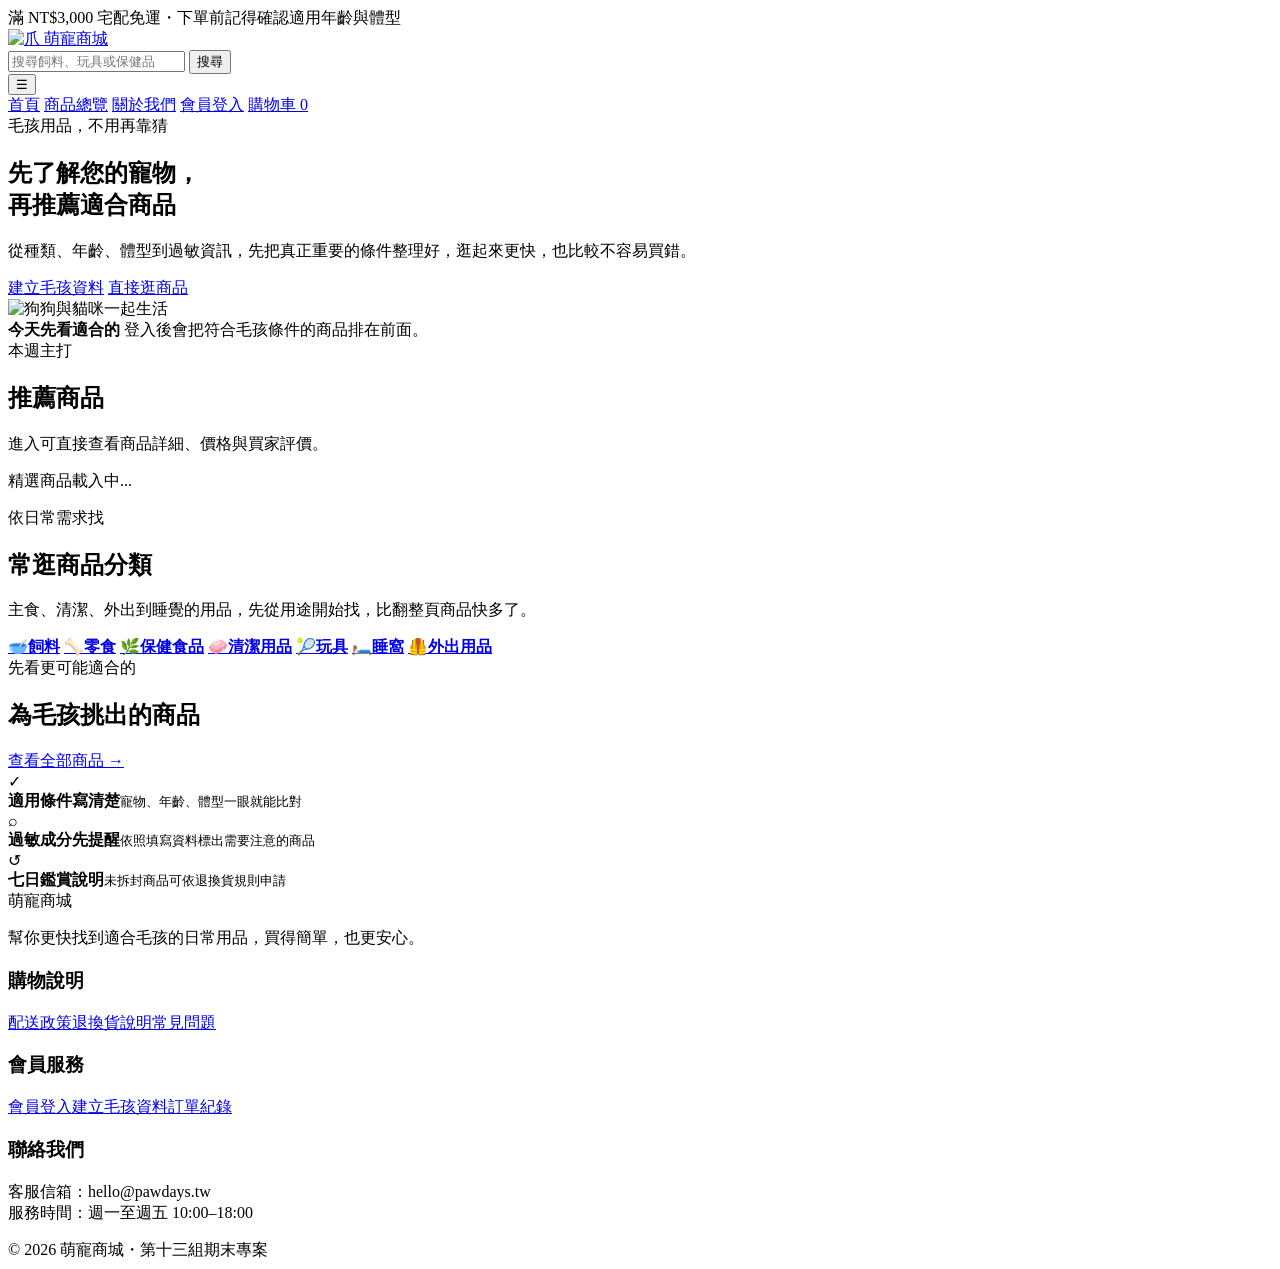
==== index.html @ 43f8b2fb "Add files via upload" ====
<!DOCTYPE html>
<html lang="zh-Hant">
<head>
    <meta charset="UTF-8">
    <meta name="viewport" content="width=device-width, initial-scale=1.0">
    <meta name="description" content="依照毛孩種類、年齡與健康需求推薦日常用品。">
    <title>萌寵商城｜先了解毛孩，再挑適合用品</title>
    <link rel="stylesheet" href="css/style.css">
</head>
<body>
    <div class="top-note">滿 NT$3,000 宅配免運・下單前記得確認適用年齡與體型</div>
    <header class="site-header">
        <div class="container header-inner">
            <a class="brand" href="index.html">
                <img src="images/logo.png" alt="爪" class="brand-logo">
                <span class="brand-copy">萌寵商城</span>
            </a>
            <form class="global-search-form" role="search">
                <input type="search" placeholder="搜尋飼料、玩具或保健品" aria-label="搜尋商品">
                <button type="submit">搜尋</button>
            </form>
            <button class="menu-toggle" type="button" aria-label="開啟導覽選單" aria-expanded="false">☰</button>
            <nav class="nav-links" aria-label="主要導覽">
                <a class="active" href="index.html">首頁</a>
                <a href="products.html">商品總覽</a>
                <a href="about.html">關於我們</a>
                <a data-member-link href="login.html">會員登入</a>
                <a class="cart-link" href="cart.html">購物車 <span class="cart-count" data-cart-count>0</span></a>
            </nav>
        </div>
    </header>

    <main>
        <section class="hero">
            <div class="container hero-grid">
                <div class="hero-copy">
                    <span class="eyebrow">毛孩用品，不用再靠猜</span>
                    <h1>先了解您的寵物，<br>再推薦適合商品</h1>
                    <p>從種類、年齡、體型到過敏資訊，先把真正重要的條件整理好，逛起來更快，也比較不容易買錯。</p>
                    <div class="hero-actions">
                        <a class="btn" href="register.html">建立毛孩資料</a>
                        <a class="btn btn-outline" href="products.html">直接逛商品</a>
                    </div>
                </div>
                <div class="hero-visual">
                    <img src="https://images.unsplash.com/photo-1450778869180-41d0601e046e?auto=format&fit=crop&w=1100&q=85" alt="狗狗與貓咪一起生活">
                    <div class="hero-note">
                        <strong>今天先看適合的</strong>
                        <span>登入後會把符合毛孩條件的商品排在前面。</span>
                    </div>
                </div>
            </div>
        </section>

        <section class="home-section alt">
            <div class="container">
                <div class="section-heading">
                    <div><span class="eyebrow">本週主打</span><h2>推薦商品</h2></div>
                    <p>進入可直接查看商品詳細、價格與買家評價。</p>
                </div>
                <div class="promo-carousel" id="promo-carousel" aria-live="polite">
                    <div class="promo-slide">
                        <div class="promo-copy"><p>精選商品載入中...</p></div>
                    </div>
                </div>
            </div>
        </section>

        <section class="home-section">
            <div class="container">
                <div class="section-heading">
                    <div><span class="eyebrow">依日常需求找</span><h2>常逛商品分類</h2></div>
                    <p>主食、清潔、外出到睡覺的用品，先從用途開始找，比翻整頁商品快多了。</p>
                </div>
                <div class="category-grid">
                    <a class="category-card" href="products.html?category=飼料"><span class="category-icon">🥣</span><strong>飼料</strong></a>
                    <a class="category-card" href="products.html?category=零食"><span class="category-icon">🦴</span><strong>零食</strong></a>
                    <a class="category-card" href="products.html?category=保健食品"><span class="category-icon">🌿</span><strong>保健食品</strong></a>
                    <a class="category-card" href="products.html?category=衛生清潔用品"><span class="category-icon">🧼</span><strong>清潔用品</strong></a>
                    <a class="category-card" href="products.html?category=玩具"><span class="category-icon">🎾</span><strong>玩具</strong></a>
                    <a class="category-card" href="products.html?category=睡窩與床墊"><span class="category-icon">🛏️</span><strong>睡窩</strong></a>
                    <a class="category-card" href="products.html?category=外出用品"><span class="category-icon">🦺</span><strong>外出用品</strong></a>
                </div>
            </div>
        </section>

        <section class="home-section">
            <div class="container">
                <div class="section-heading">
                    <div><span class="eyebrow">先看更可能適合的</span><h2>為毛孩挑出的商品</h2></div>
                    <a class="text-link" href="products.html">查看全部商品 →</a>
                </div>
                <div class="product-grid" id="featured-products"></div>
            </div>
        </section>

        <section class="home-section alt">
            <div class="container trust-strip">
                <div class="trust-item"><span>✓</span><div><strong>適用條件寫清楚</strong><small>寵物、年齡、體型一眼就能比對</small></div></div>
                <div class="trust-item"><span>⌕</span><div><strong>過敏成分先提醒</strong><small>依照填寫資料標出需要注意的商品</small></div></div>
                <div class="trust-item"><span>↺</span><div><strong>七日鑑賞說明</strong><small>未拆封商品可依退換貨規則申請</small></div></div>
            </div>
        </section>
    </main>

    <footer class="site-footer">
        <div class="container footer-grid">
            <div><div class="footer-brand">萌寵商城</div><p>幫你更快找到適合毛孩的日常用品，買得簡單，也更安心。</p></div>
            <div><h3>購物說明</h3><div class="footer-links"><a href="about.html#shipping">配送政策</a><a href="about.html#returns">退換貨說明</a><a href="about.html#faq">常見問題</a></div></div>
            <div><h3>會員服務</h3><div class="footer-links"><a href="login.html">會員登入</a><a href="register.html">建立毛孩資料</a><a href="member.html">訂單紀錄</a></div></div>
            <div><h3>聯絡我們</h3><p>客服信箱：hello@pawdays.tw<br>服務時間：週一至週五 10:00–18:00</p></div>
        </div>
        <div class="footer-bottom">© 2026 萌寵商城・第十三組期末專案</div>
    </footer>
    <script src="js/main.js"></script>
</body>
</html>
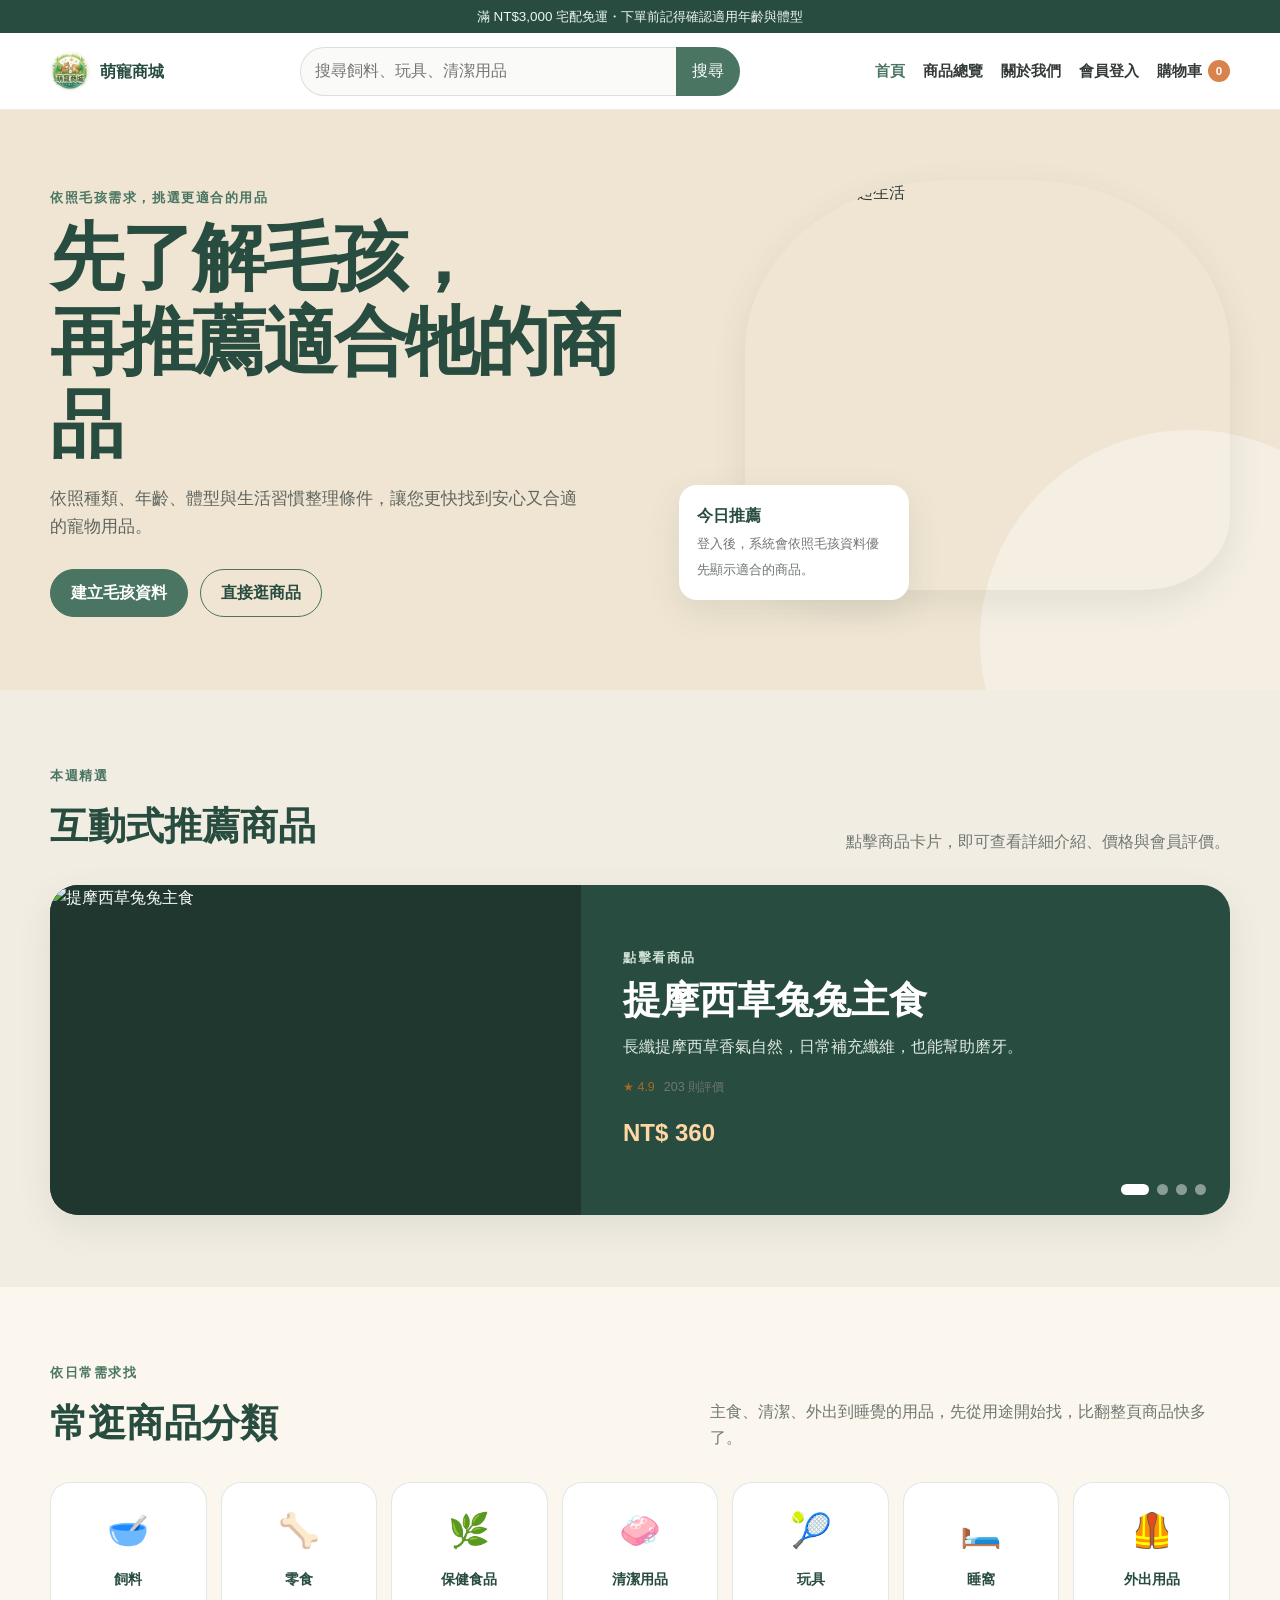
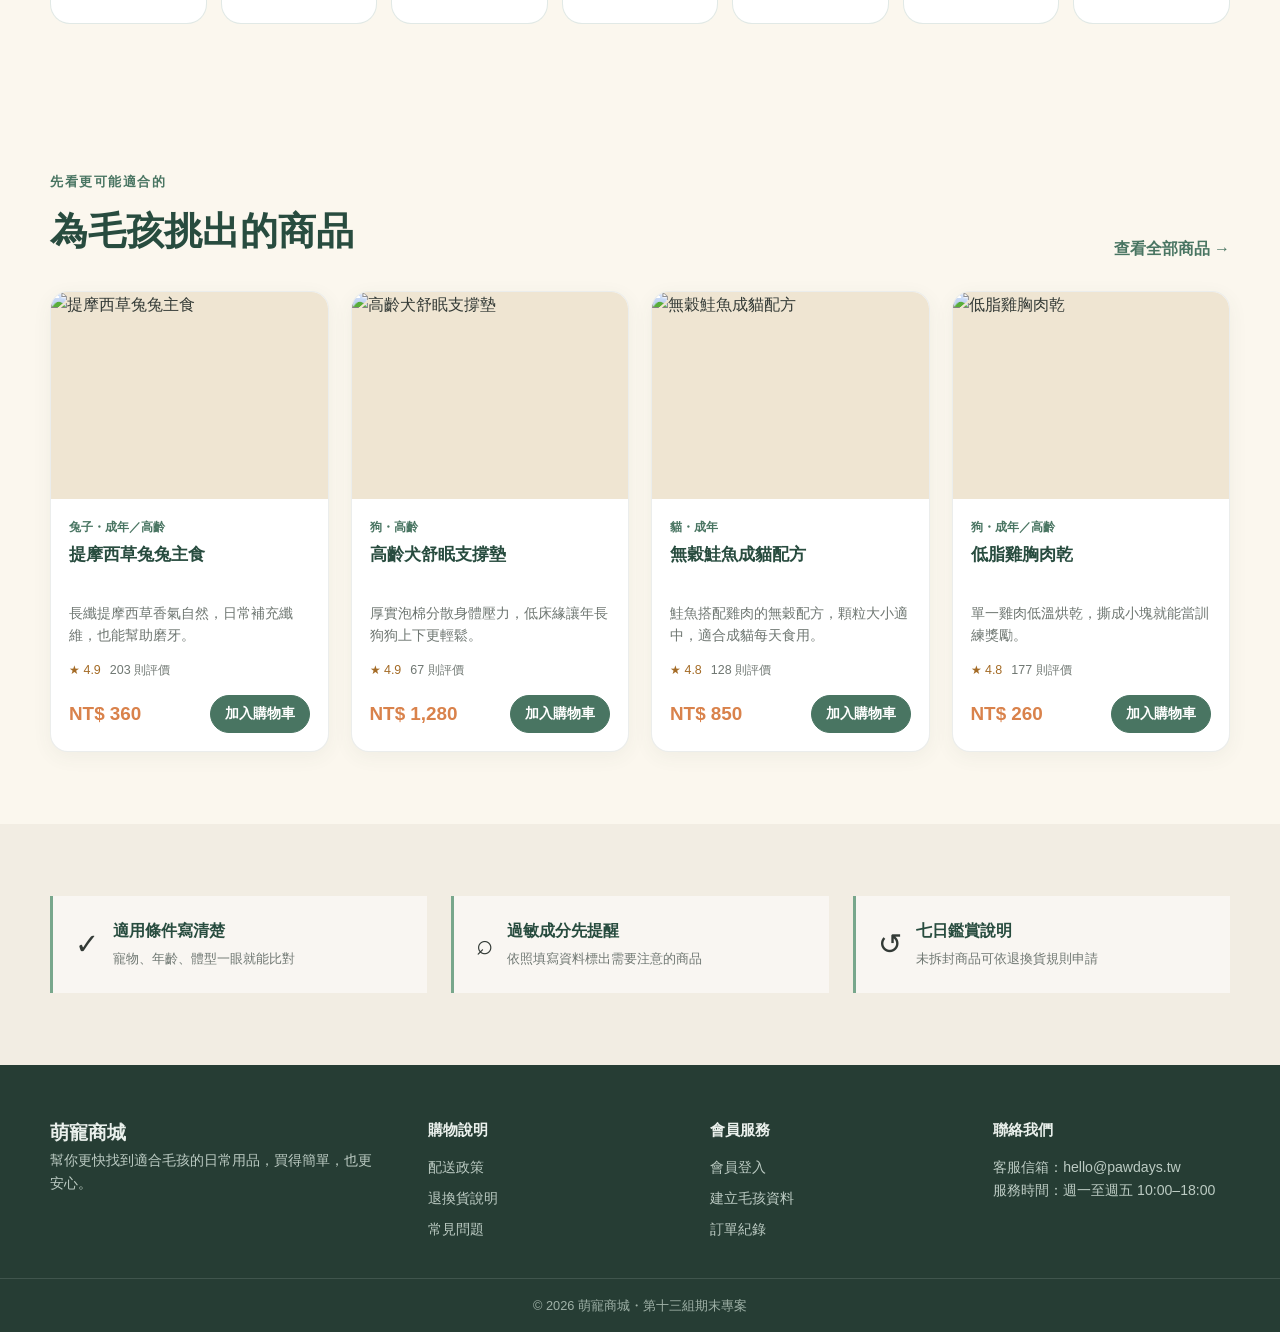
==== commit 1a3bf938: "update" ====
--- a/index.html
+++ b/index.html
@@ -16,7 +16,7 @@
                 <span class="brand-copy">萌寵商城</span>
             </a>
             <form class="global-search-form" role="search">
-                <input type="search" placeholder="搜尋飼料、玩具或保健品" aria-label="搜尋商品">
+                <input type="search" placeholder="搜尋飼料、玩具、清潔用品" aria-label="搜尋商品">
                 <button type="submit">搜尋</button>
             </form>
             <button class="menu-toggle" type="button" aria-label="開啟導覽選單" aria-expanded="false">☰</button>
@@ -34,9 +34,9 @@
         <section class="hero">
             <div class="container hero-grid">
                 <div class="hero-copy">
-                    <span class="eyebrow">毛孩用品，不用再靠猜</span>
-                    <h1>先了解您的寵物，<br>再推薦適合商品</h1>
-                    <p>從種類、年齡、體型到過敏資訊，先把真正重要的條件整理好，逛起來更快，也比較不容易買錯。</p>
+                    <span class="eyebrow">依照毛孩需求，挑選更適合的用品</span>
+                    <h1>先了解毛孩，<br>再推薦適合牠的商品</h1>
+                    <p>依照種類、年齡、體型與生活習慣整理條件，讓您更快找到安心又合適的寵物用品。</p>
                     <div class="hero-actions">
                         <a class="btn" href="register.html">建立毛孩資料</a>
                         <a class="btn btn-outline" href="products.html">直接逛商品</a>
@@ -45,8 +45,8 @@
                 <div class="hero-visual">
                     <img src="https://images.unsplash.com/photo-1450778869180-41d0601e046e?auto=format&fit=crop&w=1100&q=85" alt="狗狗與貓咪一起生活">
                     <div class="hero-note">
-                        <strong>今天先看適合的</strong>
-                        <span>登入後會把符合毛孩條件的商品排在前面。</span>
+                        <strong>今日推薦</strong>
+                        <span>登入後，系統會依照毛孩資料優先顯示適合的商品。</span>
                     </div>
                 </div>
             </div>
@@ -55,8 +55,8 @@
         <section class="home-section alt">
             <div class="container">
                 <div class="section-heading">
-                    <div><span class="eyebrow">本週主打</span><h2>推薦商品</h2></div>
-                    <p>進入可直接查看商品詳細、價格與買家評價。</p>
+                    <div><span class="eyebrow">本週精選</span><h2>互動式推薦商品</h2></div>
+                    <p>點擊商品卡片，即可查看詳細介紹、價格與會員評價。</p>
                 </div>
                 <div class="promo-carousel" id="promo-carousel" aria-live="polite">
                     <div class="promo-slide">
--- a/css/style.css
+++ b/css/style.css
@@ -0,0 +1,697 @@
+:root {
+    --green-900: #284c3f;
+    --green-700: #497562;
+    --green-500: #78a78c;
+    --green-100: #e7f0e9;
+    --cream: #fbf7ee;
+    --beige: #efe5d2;
+    --brown: #7a5c45;
+    --orange: #d9824b;
+    --red: #b9594d;
+    --ink: #333a36;
+    --muted: #6f7772;
+    --white: #ffffff;
+    --border: #dedfd8;
+    --shadow: 0 12px 34px rgba(61, 81, 70, 0.1);
+    --radius: 18px;
+}
+
+* { box-sizing: border-box; }
+html { scroll-behavior: smooth; }
+body {
+    display: flex;
+    min-height: 100vh;
+    flex-direction: column;
+    margin: 0;
+    color: var(--ink);
+    background: var(--cream);
+    font-family: "Noto Sans TC", "PingFang TC", "Microsoft JhengHei", sans-serif;
+    line-height: 1.65;
+}
+main { flex: 1 0 auto; }
+img { display: block; max-width: 100%; }
+a { color: inherit; text-decoration: none; }
+button, input, select, textarea { font: inherit; }
+button { cursor: pointer; }
+h1, h2, h3, p { margin-top: 0; }
+
+.container { width: min(1180px, calc(100% - 40px)); margin-inline: auto; }
+.narrow-container { width: min(760px, calc(100% - 40px)); margin-inline: auto; }
+.page-main { min-height: 60vh; padding-block: 44px 72px; }
+.page-header { margin-bottom: 30px; }
+.page-header h1 { margin-bottom: 6px; font-size: clamp(2rem, 4vw, 3rem); color: var(--green-900); }
+.page-header p { color: var(--muted); }
+.eyebrow {
+    display: inline-block;
+    margin-bottom: 8px;
+    color: var(--green-700);
+    font-size: 0.82rem;
+    font-weight: 800;
+    letter-spacing: 0.12em;
+}
+.lead { color: #515954; font-size: 1.05rem; }
+.full-span { grid-column: 1 / -1; }
+
+.top-note {
+    position: relative;
+    z-index: 101;
+    padding: 7px 20px;
+    color: #eef6f0;
+    background: var(--green-900);
+    text-align: center;
+    font-size: 0.84rem;
+    line-height: 1.45;
+}
+.site-header {
+    position: sticky;
+    z-index: 100;
+    top: 0;
+    border-bottom: 1px solid rgba(73, 117, 98, 0.12);
+    background: rgba(255, 255, 255, 0.96);
+    backdrop-filter: blur(12px);
+}
+.header-inner {
+    display: grid;
+    grid-template-columns: auto minmax(220px, 1fr) auto;
+    gap: 28px;
+    align-items: center;
+    min-height: 76px;
+}
+.brand { display: flex; gap: 10px; align-items: center; color: var(--green-900); font-weight: 900; }
+.brand-mark {
+    display: grid;
+    width: 42px;
+    height: 42px;
+    place-items: center;
+    border-radius: 14px 14px 8px;
+    color: var(--white);
+    background: var(--green-700);
+    font-size: 1.25rem;
+    transform: rotate(-3deg);
+}
+.brand-logo {
+  width: 40px;
+  height: 40px;
+  border-radius: 50%; 
+  object-fit: cover;
+}
+.brand-copy { line-height: 1.1; }
+.brand-copy small { display: block; margin-top: 4px; color: var(--muted); font-size: 0.63rem; font-weight: 500; letter-spacing: 0.08em; }
+.global-search-form { display: flex; max-width: 440px; justify-self: center; width: 100%; }
+.global-search-form input {
+    min-width: 0;
+    flex: 1;
+    padding: 10px 14px;
+    border: 1px solid var(--border);
+    border-right: 0;
+    border-radius: 999px 0 0 999px;
+    background: #fafbf8;
+    outline: none;
+}
+.global-search-form input:focus { border-color: var(--green-500); box-shadow: inset 0 0 0 1px var(--green-500); }
+.global-search-form button {
+    padding: 10px 16px;
+    border: 0;
+    border-radius: 0 999px 999px 0;
+    color: var(--white);
+    background: var(--green-700);
+}
+.nav-links { display: flex; gap: 18px; align-items: center; white-space: nowrap; font-size: 0.93rem; font-weight: 700; }
+.nav-links a { padding-block: 8px; }
+.nav-links a:hover, .nav-links a.active { color: var(--green-700); }
+.cart-link { display: inline-flex; gap: 6px; align-items: center; }
+.cart-count {
+    display: grid;
+    min-width: 22px;
+    height: 22px;
+    padding-inline: 5px;
+    place-items: center;
+    border-radius: 99px;
+    color: var(--white);
+    background: var(--orange);
+    font-size: 0.72rem;
+}
+.menu-toggle {
+    display: none;
+    width: 42px;
+    height: 42px;
+    border: 1px solid var(--border);
+    border-radius: 12px;
+    color: var(--green-900);
+    background: var(--white);
+}
+
+.site-footer { color: #eaf0ec; background: #263d34; }
+.footer-grid { display: grid; grid-template-columns: 1.4fr repeat(3, 1fr); gap: 46px; padding-block: 52px 36px; }
+.footer-brand { font-size: 1.2rem; font-weight: 900; }
+.footer-grid h3 { margin-bottom: 14px; font-size: 0.95rem; }
+.footer-grid p, .footer-grid a { color: #bccbc3; font-size: 0.88rem; }
+.footer-links { display: grid; gap: 8px; }
+.footer-links a:hover { color: var(--white); }
+.footer-bottom { padding: 16px 0; border-top: 1px solid rgba(255,255,255,0.12); color: #9fb1a7; text-align: center; font-size: 0.8rem; }
+
+.btn {
+    display: inline-flex;
+    min-height: 44px;
+    padding: 10px 20px;
+    align-items: center;
+    justify-content: center;
+    border: 1px solid var(--green-700);
+    border-radius: 999px;
+    color: var(--white);
+    background: var(--green-700);
+    font-weight: 800;
+    transition: transform 0.18s ease, background 0.18s ease;
+}
+.btn:hover { background: var(--green-900); transform: translateY(-1px); }
+.btn-secondary { color: var(--green-900); background: var(--green-100); border-color: var(--green-100); }
+.btn-secondary:hover { color: var(--white); }
+.btn-outline { color: var(--green-900); background: transparent; }
+.btn-small { min-height: 38px; padding: 7px 14px; font-size: 0.85rem; }
+.btn-block { width: 100%; }
+.btn.is-disabled { opacity: 0.45; pointer-events: none; }
+.text-link { color: var(--green-700); font-weight: 800; }
+.text-button { padding: 4px; border: 0; color: var(--green-700); background: none; font-weight: 700; }
+.text-button.danger { color: var(--red); }
+
+.hero { position: relative; overflow: hidden; padding-block: 70px; background: var(--beige); }
+.hero::after {
+    position: absolute;
+    right: -120px;
+    bottom: -160px;
+    width: 420px;
+    height: 420px;
+    border-radius: 50%;
+    background: rgba(255,255,255,0.36);
+    content: "";
+}
+.hero-grid { display: grid; grid-template-columns: 1.02fr 0.98fr; gap: 56px; align-items: center; }
+.hero-copy { position: relative; z-index: 1; }
+.hero-copy h1 { max-width: 640px; margin-bottom: 18px; color: var(--green-900); font-size: clamp(2.6rem, 5.8vw, 5rem); line-height: 1.12; letter-spacing: -0.04em; }
+.hero-copy p { max-width: 540px; color: #5e645f; font-size: 1.08rem; }
+.hero-actions { display: flex; gap: 12px; margin-top: 28px; flex-wrap: wrap; }
+.hero-visual { position: relative; z-index: 1; min-height: 440px; }
+.hero-visual img { width: 88%; height: 410px; margin-left: auto; border-radius: 42% 42% 18% 18%; object-fit: cover; box-shadow: var(--shadow); }
+.hero-note {
+    position: absolute;
+    bottom: 20px;
+    left: 0;
+    max-width: 230px;
+    padding: 18px;
+    border-radius: 18px;
+    background: var(--white);
+    box-shadow: var(--shadow);
+}
+.hero-note strong { display: block; color: var(--green-900); }
+.hero-note span { color: var(--muted); font-size: 0.84rem; }
+
+.promo-carousel {
+    position: relative;
+    overflow: hidden;
+    height: 330px;
+    border-radius: 28px;
+    background: var(--green-900);
+    box-shadow: var(--shadow);
+}
+.promo-slide {
+    display: grid;
+    grid-template-columns: 0.9fr 1.1fr;
+    height: 100%;
+    color: var(--white);
+}
+.promo-image { overflow: hidden; background: #1f372f; }
+.promo-image img { width: 100%; height: 100%; object-fit: cover; }
+.promo-copy {
+    display: flex;
+    padding: 42px;
+    flex-direction: column;
+    justify-content: center;
+}
+.promo-copy .eyebrow { color: #cde0d5; }
+.promo-copy h3 { margin-bottom: 12px; font-size: clamp(1.8rem, 3vw, 2.7rem); line-height: 1.18; }
+.promo-copy p {
+    display: -webkit-box;
+    max-width: 560px;
+    overflow: hidden;
+    color: #dce8e1;
+    -webkit-box-orient: vertical;
+    -webkit-line-clamp: 2;
+}
+.promo-copy strong { margin-top: 16px; color: #ffd7a4; font-size: 1.5rem; }
+.promo-dots {
+    position: absolute;
+    right: 24px;
+    bottom: 20px;
+    display: flex;
+    gap: 8px;
+}
+.promo-dots button {
+    width: 11px;
+    height: 11px;
+    padding: 0;
+    border: 0;
+    border-radius: 50%;
+    background: rgba(255,255,255,0.45);
+}
+.promo-dots button.active { width: 28px; border-radius: 99px; background: var(--white); }
+
+.home-section { padding-block: 72px; }
+.home-section.alt { background: #f2ede3; }
+.section-heading { display: flex; gap: 24px; align-items: end; justify-content: space-between; margin-bottom: 28px; }
+.section-heading h2 { margin-bottom: 0; color: var(--green-900); font-size: clamp(1.65rem, 3vw, 2.35rem); }
+.section-heading p { max-width: 520px; margin-bottom: 2px; color: var(--muted); }
+.pet-panel {
+    display: grid;
+    grid-template-columns: 130px 1fr;
+    gap: 30px;
+    align-items: center;
+    padding: 32px;
+    border: 1px solid #d6dfd7;
+    border-radius: 28px;
+    background: linear-gradient(135deg, #ffffff, #e9f0e9);
+    box-shadow: var(--shadow);
+}
+.pet-avatar {
+    display: grid;
+    width: 130px;
+    height: 130px;
+    place-items: center;
+    border-radius: 42% 58% 50% 46%;
+    background: var(--beige);
+    font-size: 3.5rem;
+}
+.pet-panel h2 { margin-bottom: 7px; color: var(--green-900); }
+.pet-panel p { color: var(--muted); }
+.category-grid { display: grid; grid-template-columns: repeat(7, 1fr); gap: 14px; }
+.category-card {
+    min-height: 142px;
+    padding: 20px 12px;
+    border: 1px solid rgba(73,117,98,0.16);
+    border-radius: 20px;
+    background: var(--white);
+    text-align: center;
+    transition: transform 0.18s ease, box-shadow 0.18s ease;
+}
+.category-card:hover { transform: translateY(-4px); box-shadow: var(--shadow); }
+.category-icon { display: block; margin-bottom: 10px; font-size: 2.1rem; }
+.category-card strong { display: block; color: var(--green-900); font-size: 0.9rem; }
+.trust-strip { display: grid; grid-template-columns: repeat(3, 1fr); gap: 24px; }
+.trust-item { display: flex; gap: 14px; align-items: center; padding: 22px; border-left: 3px solid var(--green-500); background: rgba(255,255,255,0.55); }
+.trust-item span { font-size: 1.8rem; }
+.trust-item strong { display: block; color: var(--green-900); }
+.trust-item small { color: var(--muted); }
+
+.product-grid { display: grid; grid-template-columns: repeat(4, minmax(0, 1fr)); gap: 22px; }
+.product-card {
+    overflow: hidden;
+    border: 1px solid rgba(91, 105, 96, 0.12);
+    border-radius: var(--radius);
+    background: var(--white);
+    box-shadow: 0 5px 20px rgba(60,80,68,0.06);
+    cursor: pointer;
+}
+.product-card:focus-visible { outline: 3px solid rgba(120,167,140,0.45); outline-offset: 3px; }
+.product-image-wrap { position: relative; display: block; overflow: hidden; aspect-ratio: 4 / 3; background: var(--beige); }
+.product-image-wrap img { width: 100%; height: 100%; object-fit: cover; transition: transform 0.3s ease; }
+.product-card:hover .product-image-wrap img { transform: scale(1.035); }
+.match-badge { position: absolute; top: 12px; left: 12px; padding: 5px 9px; border-radius: 99px; font-size: 0.72rem; font-weight: 800; }
+.match-good { color: #24533f; background: #dff0e4; }
+.match-warning { color: #8a3f36; background: #f7ddd8; }
+.match-check { color: #795328; background: #f8e8c9; }
+.match-neutral { color: #59615d; background: #eef0ed; }
+.product-info { padding: 18px; }
+.product-info h3 { min-height: 3.1em; margin: 5px 0 7px; color: var(--green-900); font-size: 1.08rem; line-height: 1.5; }
+.product-info p { display: -webkit-box; min-height: 3.2em; margin-bottom: 12px; overflow: hidden; color: var(--muted); font-size: 0.86rem; -webkit-box-orient: vertical; -webkit-line-clamp: 2; }
+.product-meta { color: var(--green-700); font-size: 0.77rem; font-weight: 800; }
+.rating-row { display: flex; gap: 9px; color: #a46b26; font-size: 0.78rem; }
+.rating-row span:last-child { color: var(--muted); }
+.rating-row.large { font-size: 0.92rem; }
+.product-card-bottom { display: flex; gap: 12px; align-items: center; justify-content: space-between; margin-top: 14px; }
+.price { color: var(--orange); font-size: 1.18rem; }
+
+.products-layout { display: grid; grid-template-columns: 240px 1fr; gap: 30px; align-items: start; }
+.filter-panel {
+    position: sticky;
+    top: 100px;
+    padding: 24px;
+    border: 1px solid var(--border);
+    border-radius: var(--radius);
+    background: var(--white);
+}
+.filter-panel h2 { color: var(--green-900); font-size: 1.2rem; }
+.filter-group { margin-bottom: 16px; }
+.filter-group label, .form-group label, .form-label { display: block; margin-bottom: 6px; color: var(--green-900); font-size: 0.86rem; font-weight: 800; }
+.filter-group input, .filter-group select, .form-group input, .form-group select, .form-group textarea {
+    width: 100%;
+    padding: 11px 12px;
+    border: 1px solid var(--border);
+    border-radius: 10px;
+    color: var(--ink);
+    background: #fffefb;
+    outline: none;
+}
+.filter-group input:focus, .filter-group select:focus, .form-group input:focus, .form-group select:focus, .form-group textarea:focus {
+    border-color: var(--green-500);
+    box-shadow: 0 0 0 3px rgba(120,167,140,0.15);
+}
+.products-toolbar { display: flex; align-items: center; justify-content: space-between; margin-bottom: 18px; color: var(--muted); }
+.products-content .product-grid { grid-template-columns: repeat(3, minmax(0, 1fr)); }
+
+.breadcrumb { display: flex; gap: 7px; margin-bottom: 24px; color: var(--muted); font-size: 0.84rem; flex-wrap: wrap; }
+.breadcrumb a:hover { color: var(--green-700); }
+.product-detail-layout { display: grid; grid-template-columns: 1fr 1fr; gap: 52px; align-items: start; }
+.product-detail-image { overflow: hidden; border-radius: 26px; background: var(--beige); box-shadow: var(--shadow); }
+.product-detail-image img { width: 100%; aspect-ratio: 1 / 1; object-fit: cover; }
+.product-detail-info h1 { margin-bottom: 8px; color: var(--green-900); font-size: clamp(2rem, 4vw, 3rem); line-height: 1.25; }
+.compatibility { display: inline-block; margin: 18px 0 18px; padding: 7px 12px; border-radius: 9px; font-size: 0.84rem; font-weight: 800; }
+.detail-price { display: block; margin: 20px 0; color: var(--orange); font-size: 2rem; }
+.spec-list { display: grid; gap: 0; border-top: 1px solid var(--border); }
+.spec-list div { display: grid; grid-template-columns: 100px 1fr; padding: 12px 0; border-bottom: 1px solid var(--border); }
+.spec-list dt { color: var(--muted); font-size: 0.86rem; font-weight: 800; }
+.spec-list dd { margin: 0; }
+.notice-box { margin-top: 18px; padding: 15px 17px; border-left: 4px solid var(--orange); border-radius: 8px; background: #fff2e7; }
+.notice-box strong { color: #8b4c27; }
+.notice-box p { margin: 4px 0 0; color: #76513b; font-size: 0.88rem; }
+.purchase-row { display: flex; gap: 10px; align-items: center; margin-top: 22px; flex-wrap: wrap; }
+.qty-control { display: flex; align-items: center; }
+.qty-control button, .qty-control input { width: 40px; height: 42px; border: 1px solid var(--border); background: var(--white); text-align: center; }
+.qty-control button:first-child { border-radius: 10px 0 0 10px; }
+.qty-control button:last-child { border-radius: 0 10px 10px 0; }
+.qty-control input { padding: 0; border-inline: 0; line-height: 42px; appearance: textfield; -moz-appearance: textfield; }
+.qty-control input::-webkit-outer-spin-button,
+.qty-control input::-webkit-inner-spin-button { margin: 0; appearance: none; -webkit-appearance: none; }
+.related-section { margin-top: 72px; padding-top: 44px; border-top: 1px solid var(--border); }
+.related-section .product-grid { grid-template-columns: repeat(3, minmax(0, 1fr)); }
+.review-section { margin-top: 72px; padding-top: 44px; border-top: 1px solid var(--border); }
+.review-layout { display: grid; grid-template-columns: 1fr 340px; gap: 28px; align-items: start; }
+.review-summary {
+    display: flex;
+    gap: 14px;
+    align-items: center;
+    margin-bottom: 16px;
+    padding: 18px;
+    border-radius: 14px;
+    background: #fff6e8;
+}
+.review-summary strong { color: #a46b26; font-size: 1.45rem; }
+.review-summary span { color: var(--muted); font-size: 0.9rem; }
+.review-list { display: grid; gap: 14px; }
+.review-card, .review-form-card {
+    padding: 22px;
+    border: 1px solid var(--border);
+    border-radius: var(--radius);
+    background: var(--white);
+}
+.review-card-head { display: flex; gap: 12px; align-items: center; justify-content: space-between; }
+.review-card-head > div { display: grid; gap: 3px; }
+.review-card-head strong { color: var(--green-900); }
+.review-card-head span { color: var(--muted); font-size: 0.82rem; }
+.review-stars { color: #a46b26; font-weight: 900; }
+.review-card p, .review-form-card p { margin: 8px 0 0; color: var(--muted); font-size: 0.92rem; }
+.review-form-card h3 { color: var(--green-900); }
+
+.form-shell { overflow: hidden; border: 1px solid var(--border); border-radius: 26px; background: var(--white); box-shadow: var(--shadow); }
+.auth-layout { display: grid; grid-template-columns: 0.9fr 1.1fr; min-height: 610px; }
+.auth-side {
+    display: flex;
+    padding: 46px;
+    flex-direction: column;
+    justify-content: flex-end;
+    color: var(--white);
+    background: linear-gradient(rgba(36,69,56,0.2), rgba(36,69,56,0.85)), url("https://images.unsplash.com/photo-1450778869180-41d0601e046e?auto=format&fit=crop&w=1000&q=80") center/cover;
+}
+.auth-side h1 { max-width: 390px; font-size: 2.5rem; line-height: 1.25; }
+.auth-side p { max-width: 390px; color: #e2ece6; }
+.auth-form { padding: 48px; align-self: center; }
+.auth-form h2 { margin-bottom: 4px; color: var(--green-900); font-size: 2rem; }
+.auth-form > p { margin-bottom: 28px; color: var(--muted); }
+.form-group { margin-bottom: 18px; }
+.form-row { display: grid; grid-template-columns: repeat(2, minmax(0, 1fr)); gap: 16px; }
+.form-section-title { margin: 30px 0 16px; padding-top: 24px; border-top: 1px solid var(--border); color: var(--green-900); }
+.checkbox-grid { display: flex; gap: 8px; flex-wrap: wrap; }
+.check-chip { position: relative; }
+.check-chip input { position: absolute; opacity: 0; }
+.check-chip span { display: block; padding: 7px 11px; border: 1px solid var(--border); border-radius: 99px; color: var(--muted); font-size: 0.82rem; cursor: pointer; }
+.check-chip input:checked + span { border-color: var(--green-700); color: var(--green-900); background: var(--green-100); font-weight: 800; }
+.form-help { color: var(--muted); font-size: 0.78rem; }
+.form-message { min-height: 1.6em; margin: 14px 0; font-size: 0.88rem; font-weight: 700; }
+.form-message.error { color: var(--red); }
+.form-message.success { color: var(--green-700); }
+.auth-switch { margin-top: 18px; text-align: center; font-size: 0.88rem; }
+
+.cart-layout, .checkout-layout { display: grid; grid-template-columns: 1fr 350px; gap: 30px; align-items: start; }
+.cart-list { display: grid; gap: 14px; }
+.cart-item { display: grid; grid-template-columns: 130px 1fr auto; gap: 20px; align-items: center; padding: 18px; border: 1px solid var(--border); border-radius: var(--radius); background: var(--white); }
+.cart-item-image { overflow: hidden; border-radius: 13px; }
+.cart-item-image img { width: 100%; aspect-ratio: 1 / 1; object-fit: cover; }
+.cart-item-main h3 { margin: 3px 0; color: var(--green-900); }
+.unit-price { color: var(--muted); font-size: 0.84rem; }
+.cart-item-actions { display: flex; gap: 16px; align-items: center; margin-top: 16px; }
+.cart-line-total { color: var(--orange); white-space: nowrap; }
+.summary-card { position: sticky; top: 100px; padding: 25px; border-radius: var(--radius); color: var(--ink); background: var(--white); box-shadow: var(--shadow); }
+.summary-card h2 { color: var(--green-900); font-size: 1.3rem; }
+.summary-card .text-link { display: inline-block; margin-top: 14px; }
+.summary-line, .checkout-item, .success-total { display: flex; gap: 16px; align-items: start; justify-content: space-between; padding: 10px 0; }
+.summary-line.total { margin-top: 10px; padding-top: 18px; border-top: 1px solid var(--border); font-size: 1.15rem; }
+.summary-line.total strong, .success-total strong { color: var(--orange); font-size: 1.4rem; }
+.shipping-progress {
+    margin: 16px 0;
+    padding: 14px;
+    border-radius: 14px;
+    color: var(--green-900);
+    background: var(--green-100);
+}
+.shipping-progress-head {
+    display: flex;
+    gap: 10px;
+    align-items: center;
+    justify-content: space-between;
+    font-size: 0.86rem;
+}
+.shipping-progress-head span { font-weight: 800; }
+.shipping-progress-track {
+    overflow: hidden;
+    height: 10px;
+    margin: 10px 0 8px;
+    border-radius: 99px;
+    background: rgba(73, 117, 98, 0.18);
+}
+.shipping-progress-track span {
+    display: block;
+    width: 0;
+    height: 100%;
+    border-radius: inherit;
+    background: var(--green-700);
+    transition: width 0.25s ease;
+}
+.shipping-progress small { color: var(--muted); font-size: 0.78rem; }
+
+.checkout-form-card { padding: 30px; border: 1px solid var(--border); border-radius: var(--radius); background: var(--white); }
+.checkout-form-card h2 { margin: 28px 0 16px; color: var(--green-900); font-size: 1.2rem; }
+.checkout-form-card h2:first-child { margin-top: 0; }
+.credit-fields { padding: 16px; border-radius: 12px; background: #f4f6f2; }
+.checkout-item { border-bottom: 1px solid var(--border); font-size: 0.88rem; }
+
+.success-card { padding: 44px; border: 1px solid var(--border); border-radius: 28px; background: var(--white); box-shadow: var(--shadow); }
+.success-heading { max-width: 670px; margin: 0 auto 36px; text-align: center; }
+.success-icon { display: grid; width: 76px; height: 76px; margin: 0 auto 18px; place-items: center; border-radius: 50%; color: var(--white); background: var(--green-700); font-size: 2rem; }
+.success-heading h1 { color: var(--green-900); }
+.order-number { display: inline-block; padding: 7px 13px; border-radius: 8px; background: var(--green-100); font-weight: 800; }
+.order-success-grid { display: grid; grid-template-columns: 1.3fr 0.7fr; gap: 36px; }
+.order-success-grid section { padding: 22px; border-radius: 14px; background: #f8f7f2; }
+.order-success-grid h2 { color: var(--green-900); font-size: 1.1rem; }
+.success-total { margin-top: 22px; padding-top: 22px; border-top: 1px solid var(--border); }
+.success-actions { display: flex; gap: 12px; justify-content: center; margin-top: 30px; }
+
+.member-hero { display: flex; align-items: center; justify-content: space-between; margin-bottom: 28px; padding: 30px; border-radius: 22px; color: var(--white); background: var(--green-900); }
+.member-hero p { margin: 0; color: #c7d7cf; }
+.member-grid { display: grid; grid-template-columns: 1fr 1fr; gap: 28px; align-items: start; }
+.member-card { padding: 28px; border: 1px solid var(--border); border-radius: var(--radius); background: var(--white); }
+.member-card h2 { color: var(--green-900); }
+.order-history-card { padding: 16px 0; border-bottom: 1px solid var(--border); }
+.order-history-card > div { display: flex; gap: 12px; justify-content: space-between; }
+.order-history-card span { color: var(--muted); font-size: 0.8rem; }
+.member-review-actions { display: flex; gap: 14px; align-items: center; justify-content: space-between; margin-top: 12px; }
+.status-pill { padding: 3px 8px; border-radius: 99px; color: var(--green-900) !important; background: var(--green-100); font-weight: 800; }
+
+.about-hero { display: grid; grid-template-columns: 1fr 0.8fr; gap: 50px; align-items: center; margin-bottom: 58px; }
+.about-hero h1 { color: var(--green-900); font-size: clamp(2.3rem, 4vw, 3.8rem); line-height: 1.2; }
+.about-hero img { width: 100%; max-height: 380px; border-radius: 42% 18% 38% 16%; object-fit: cover; box-shadow: var(--shadow); }
+.info-grid { display: grid; grid-template-columns: repeat(3, minmax(0, 1fr)); gap: 20px; }
+.info-card { padding: 25px; border: 1px solid var(--border); border-radius: var(--radius); background: var(--white); }
+.info-card, .faq-list, .team-section { scroll-margin-top: 120px; }
+.info-card h2 { color: var(--green-900); font-size: 1.2rem; }
+.info-card p { color: var(--muted); font-size: 0.9rem; }
+.team-section { margin-top: 54px; }
+.team-section h2 { color: var(--green-900); font-size: clamp(1.65rem, 3vw, 2.35rem); }
+.team-grid { display: grid; grid-template-columns: repeat(3, minmax(0, 1fr)); gap: 18px; margin-top: 22px; }
+.team-card {
+    padding: 23px;
+    border: 1px solid var(--border);
+    border-radius: var(--radius);
+    background: var(--white);
+    text-align: center;
+}
+.team-photo {
+    position: relative;
+    display: grid;
+    width: 118px;
+    height: 118px;
+    margin: 0 auto 16px;
+    place-items: center;
+    overflow: hidden;
+    border: 5px solid var(--green-100);
+    border-radius: 50%;
+    color: var(--white);
+    background: var(--green-700);
+    box-shadow: 0 10px 24px rgba(61, 81, 70, 0.14);
+    font-size: 2rem;
+    font-weight: 900;
+}
+.team-photo img {
+    position: absolute;
+    inset: 0;
+    width: 100%;
+    height: 100%;
+    object-fit: cover;
+    z-index: 1;
+}
+.team-photo span {
+    display: grid;
+    width: 100%;
+    height: 100%;
+    place-items: center;
+    background: rgba(73, 117, 98, 0.78);
+}
+.team-card h3 { margin-bottom: 8px; color: var(--green-900); }
+.team-card p { color: var(--muted); font-size: 0.88rem; }
+.team-reflection {
+    min-height: 112px;
+    margin-top: 14px;
+    padding: 14px;
+    border: 1px dashed #cad6ce;
+    border-radius: 12px;
+    color: var(--muted);
+    background: #fbfaf6;
+    text-align: left;
+    font-size: 0.88rem;
+}
+.team-reflection strong { display: block; margin-bottom: 6px; color: var(--green-900); }
+.team-note {
+    margin-top: 20px;
+    padding: 20px 23px;
+    border-left: 4px solid var(--green-500);
+    border-radius: 12px;
+    color: var(--muted);
+    background: rgba(255,255,255,0.68);
+}
+.faq-list { margin-top: 48px; }
+.faq-list details { padding: 18px 0; border-bottom: 1px solid var(--border); }
+.faq-list summary { color: var(--green-900); font-weight: 800; cursor: pointer; }
+.faq-list p { margin: 10px 0 0; color: var(--muted); }
+
+.empty-state { padding: 55px 24px; border: 1px dashed #c8ccc6; border-radius: var(--radius); background: rgba(255,255,255,0.6); text-align: center; }
+.empty-state > span { display: block; margin-bottom: 8px; font-size: 2.5rem; }
+.empty-state.compact { padding: 25px; }
+.page-alert { margin-bottom: 20px; padding: 14px; border-radius: 10px; color: #7d433d; background: #f9e3df; }
+.toast {
+    position: fixed;
+    z-index: 500;
+    right: 24px;
+    bottom: 24px;
+    padding: 12px 19px;
+    border-radius: 12px;
+    color: var(--white);
+    background: var(--green-900);
+    box-shadow: var(--shadow);
+    opacity: 0;
+    transform: translateY(12px);
+    transition: 0.2s ease;
+    pointer-events: none;
+}
+.toast.show { opacity: 1; transform: translateY(0); }
+[hidden] { display: none !important; }
+
+@media (max-width: 1020px) {
+    .header-inner { grid-template-columns: auto 1fr auto; gap: 16px; }
+    .global-search-form { grid-column: 1 / -1; grid-row: 2; padding-bottom: 13px; max-width: none; }
+    .menu-toggle { display: block; justify-self: end; }
+    .nav-links {
+        position: absolute;
+        top: 100%;
+        right: 20px;
+        display: none;
+        width: min(300px, calc(100% - 40px));
+        padding: 18px;
+        flex-direction: column;
+        align-items: stretch;
+        border: 1px solid var(--border);
+        border-radius: 14px;
+        background: var(--white);
+        box-shadow: var(--shadow);
+    }
+    .nav-links.is-open { display: flex; }
+    .category-grid { grid-template-columns: repeat(4, 1fr); }
+    .product-grid { grid-template-columns: repeat(2, minmax(0, 1fr)); }
+    .products-content .product-grid { grid-template-columns: repeat(2, minmax(0, 1fr)); }
+    .footer-grid { grid-template-columns: repeat(2, 1fr); }
+    .cart-layout, .checkout-layout { grid-template-columns: 1fr 300px; }
+    .team-grid { grid-template-columns: repeat(2, minmax(0, 1fr)); }
+}
+
+@media (max-width: 760px) {
+    .container, .narrow-container { width: min(100% - 28px, 1180px); }
+    .top-note { padding: 8px 14px; font-size: 0.75rem; line-height: 1.5; }
+    .header-inner { min-height: 70px; padding-block: 8px; }
+    .brand-copy small { display: none; }
+    .hero { padding-block: 42px; }
+    .hero-grid, .product-detail-layout, .auth-layout, .about-hero { grid-template-columns: 1fr; gap: 28px; }
+    .hero-copy h1 { font-size: clamp(2.35rem, 13vw, 3.8rem); }
+    .hero-visual { min-height: 330px; }
+    .hero-visual img { width: 92%; height: 310px; }
+    .hero-note { bottom: 2px; }
+    .home-section { padding-block: 50px; }
+    .section-heading { align-items: start; flex-direction: column; }
+    .promo-carousel { height: 520px; }
+    .promo-slide { grid-template-columns: 1fr; }
+    .promo-image img { height: 260px; }
+    .promo-copy { padding: 30px 24px 48px; }
+    .promo-dots { right: 20px; bottom: 16px; }
+    .pet-panel { grid-template-columns: 82px 1fr; gap: 18px; padding: 22px; }
+    .pet-avatar { width: 82px; height: 82px; font-size: 2.2rem; }
+    .category-grid { grid-template-columns: repeat(2, 1fr); }
+    .trust-strip, .info-grid { grid-template-columns: 1fr; }
+    .products-layout { grid-template-columns: 1fr; }
+    .filter-panel { position: static; }
+    .product-grid, .products-content .product-grid, .related-section .product-grid { grid-template-columns: repeat(2, minmax(0, 1fr)); }
+    .product-detail-info h1 { font-size: 2rem; }
+    .auth-side { min-height: 300px; padding: 30px; }
+    .auth-form { padding: 30px 22px; }
+    .form-row, .member-grid, .order-success-grid, .review-layout { grid-template-columns: 1fr; }
+    .cart-layout, .checkout-layout { grid-template-columns: 1fr; }
+    .summary-card { position: static; }
+    .cart-item { grid-template-columns: 88px 1fr; gap: 14px; }
+    .cart-line-total { grid-column: 2; justify-self: end; }
+    .member-hero { align-items: start; flex-direction: column; gap: 18px; }
+    .success-card { padding: 28px 20px; }
+    .footer-grid { grid-template-columns: 1fr 1fr; gap: 28px; }
+}
+
+@media (max-width: 520px) {
+    .top-note { padding-inline: 12px; font-size: 0.72rem; }
+    .brand-copy { font-size: 0.9rem; }
+    .brand-mark { width: 37px; height: 37px; }
+    .hero-actions, .purchase-row, .success-actions { align-items: stretch; flex-direction: column; }
+    .hero-actions .btn, .purchase-row .btn, .success-actions .btn { width: 100%; }
+    .pet-panel { grid-template-columns: 1fr; }
+    .category-grid { gap: 10px; }
+    .category-card { min-height: 120px; }
+    .product-grid, .products-content .product-grid, .related-section .product-grid { grid-template-columns: 1fr; }
+    .team-grid { grid-template-columns: 1fr; }
+    .review-card-head { align-items: start; flex-direction: column; gap: 4px; }
+    .product-info h3 { min-height: 0; }
+    .cart-item { grid-template-columns: 72px 1fr; padding: 13px; }
+    .cart-item-actions { align-items: flex-start; flex-direction: column; }
+    .footer-grid { grid-template-columns: 1fr; }
+    .spec-list div { grid-template-columns: 82px 1fr; }
+}
